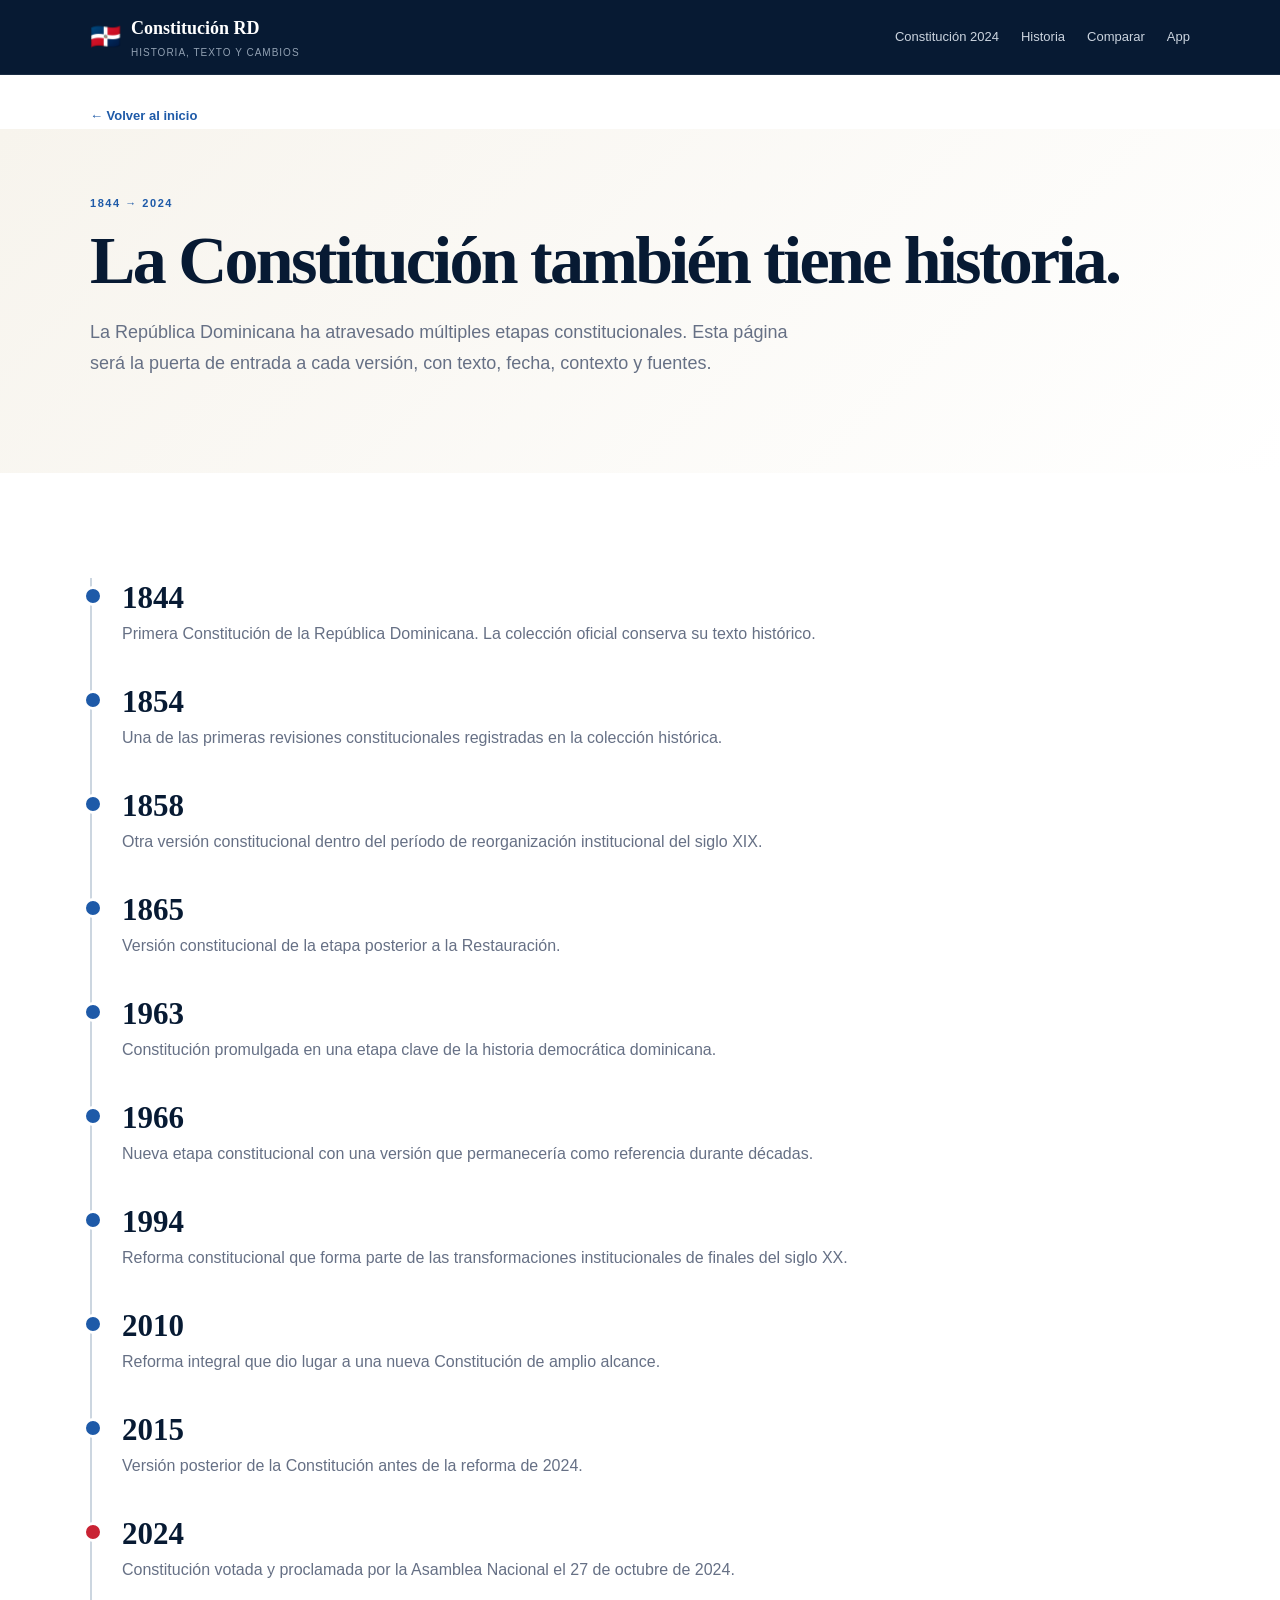
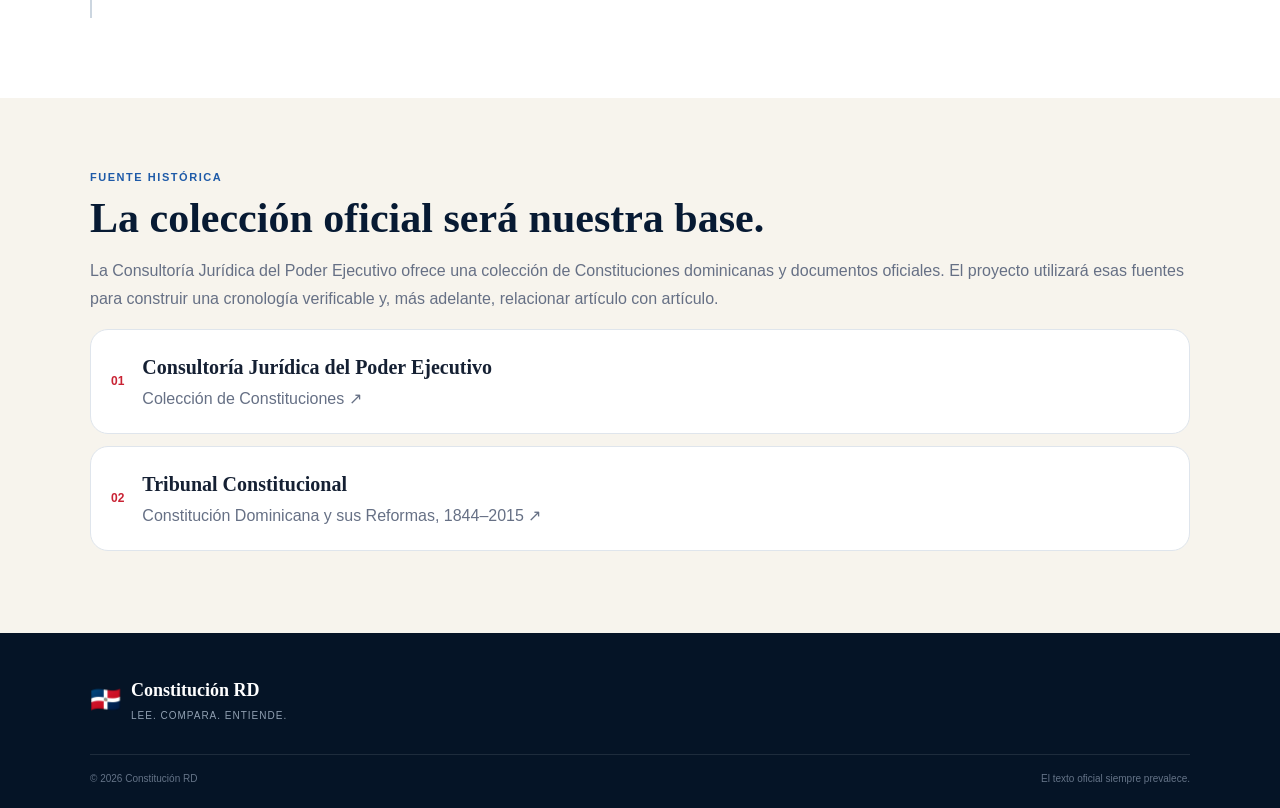
==== historia/index.html @ 2a831262 "feat: add constitutional history page" ====
<!doctype html><html lang="es"><head><meta charset="utf-8"><meta name="viewport" content="width=device-width,initial-scale=1"><meta name="description" content="Historia de la Constitución dominicana: explora sus distintas versiones desde 1844 hasta 2024."><meta name="theme-color" content="#071a33"><link rel="icon" href="/favicon.svg"><link rel="manifest" href="/site.webmanifest"><link rel="stylesheet" href="/styles.css"><title>Historia constitucional dominicana | Constitución RD</title></head><body><header class="top"><div class="wrap bar"><a class="brand" href="/"><span class="flag">🇩🇴</span><span><strong>Constitución RD</strong><small>Historia, texto y cambios</small></span></a><nav class="nav"><a href="/constitucion/2024/">Constitución 2024</a><a href="/historia/">Historia</a><a href="/comparar/">Comparar</a><a href="/app/">App</a></nav></div></header><main><div class="wrap"><a class="back" href="/">← Volver al inicio</a></div><section class="hero"><div class="wrap"><div class="ey">1844 → 2024</div><h1>La Constitución también tiene historia.</h1><p>La República Dominicana ha atravesado múltiples etapas constitucionales. Esta página será la puerta de entrada a cada versión, con texto, fecha, contexto y fuentes.</p></div></section><section class="section"><div class="wrap"><div class="timeline"><article class="event"><div class="year">1844</div><p>Primera Constitución de la República Dominicana. La colección oficial conserva su texto histórico.</p></article><article class="event"><div class="year">1854</div><p>Una de las primeras revisiones constitucionales registradas en la colección histórica.</p></article><article class="event"><div class="year">1858</div><p>Otra versión constitucional dentro del período de reorganización institucional del siglo XIX.</p></article><article class="event"><div class="year">1865</div><p>Versión constitucional de la etapa posterior a la Restauración.</p></article><article class="event"><div class="year">1963</div><p>Constitución promulgada en una etapa clave de la historia democrática dominicana.</p></article><article class="event"><div class="year">1966</div><p>Nueva etapa constitucional con una versión que permanecería como referencia durante décadas.</p></article><article class="event"><div class="year">1994</div><p>Reforma constitucional que forma parte de las transformaciones institucionales de finales del siglo XX.</p></article><article class="event"><div class="year">2010</div><p>Reforma integral que dio lugar a una nueva Constitución de amplio alcance.</p></article><article class="event"><div class="year">2015</div><p>Versión posterior de la Constitución antes de la reforma de 2024.</p></article><article class="event current"><div class="year">2024</div><p>Constitución votada y proclamada por la Asamblea Nacional el 27 de octubre de 2024.</p></article></div></div></section><section class="section soft"><div class="wrap"><div class="ey">Fuente histórica</div><h2>La colección oficial será nuestra base.</h2><p class="muted">La Consultoría Jurídica del Poder Ejecutivo ofrece una colección de Constituciones dominicanas y documentos oficiales. El proyecto utilizará esas fuentes para construir una cronología verificable y, más adelante, relacionar artículo con artículo.</p><a class="source" href="https://www.consultoria.gov.do/Services/Constitutions" target="_blank" rel="noreferrer"><span class="num">01</span><span><strong>Consultoría Jurídica del Poder Ejecutivo</strong><br><span class="muted">Colección de Constituciones ↗</span></span></a><a class="source" href="https://www.tribunalconstitucional.gob.do/cec/publicaciones/la-constituci%C3%B3n-dominicana-y-sus-reformas-1844-2015-tomo-1/" target="_blank" rel="noreferrer"><span class="num">02</span><span><strong>Tribunal Constitucional</strong><br><span class="muted">Constitución Dominicana y sus Reformas, 1844–2015 ↗</span></span></a></div></section></main><footer class="footer"><div class="wrap"><div class="brand"><span class="flag">🇩🇴</span><span><strong>Constitución RD</strong><small>Lee. Compara. Entiende.</small></span></div><div class="footline"><span>© 2026 Constitución RD</span><span>El texto oficial siempre prevalece.</span></div></div></footer></body></html>
---- styles.css ----
:root{--n:#071a33;--b:#1e5aa8;--r:#c92334;--c:#f7f4ed;--i:#152033;--m:#667085;--l:#dfe5ec;--g:#c9a45b}*{box-sizing:border-box}html{scroll-behavior:smooth}body{margin:0;color:var(--i);font:16px/1.75 Arial,Helvetica,sans-serif;background:#fff}a{color:inherit}.wrap{width:min(1100px,calc(100% - 36px));margin:auto}.top{background:var(--n);color:#fff;border-bottom:1px solid rgba(255,255,255,.08)}.bar{height:74px;display:flex;align-items:center;gap:22px}.brand{display:flex;align-items:center;gap:10px;text-decoration:none;margin-right:auto}.brand .flag{font-size:25px}.brand strong{display:block;font-family:Georgia,serif;font-size:18px}.brand small{display:block;color:#91a0b2;font-size:10px;text-transform:uppercase;letter-spacing:.1em}.nav{display:flex;gap:22px;color:#cbd4df;font-size:13px}.nav a{text-decoration:none}.nav a:hover{color:#fff}.back{display:inline-flex;margin:30px 0 0;color:var(--b);font-weight:700;text-decoration:none;font-size:13px}.hero{padding:65px 0 75px;background:linear-gradient(135deg,#f7f4ed,#fff)}.ey{color:var(--b);text-transform:uppercase;letter-spacing:.14em;font-size:11px;font-weight:800}.hero h1{font:800 clamp(40px,6vw,68px)/1.05 Georgia,serif;letter-spacing:-.04em;margin:12px 0 20px;color:var(--n)}.hero p{max-width:720px;color:var(--m);font-size:18px}.actions{display:flex;gap:10px;flex-wrap:wrap;margin-top:25px}.btn{display:inline-flex;align-items:center;justify-content:center;text-decoration:none;border-radius:999px;padding:12px 18px;font-weight:800;font-size:13px}.primary{background:var(--r);color:#fff}.outline{border:1px solid var(--l);color:var(--n);background:#fff}.grid{display:grid;grid-template-columns:repeat(3,1fr);gap:16px;margin:44px 0 80px}.card{padding:25px;border:1px solid var(--l);border-radius:20px;background:#fff}.card strong{font-family:Georgia,serif;font-size:29px;color:var(--n)}.card h2{font:800 25px/1.15 Georgia,serif;margin:8px 0}.card p{color:var(--m);font-size:14px}.section{padding:70px 0}.soft{background:var(--c)}.section h2{font:800 42px/1.1 Georgia,serif;color:var(--n);margin:8px 0 12px}.muted{color:var(--m)}.source{display:flex;align-items:center;gap:18px;padding:20px;border:1px solid var(--l);border-radius:18px;text-decoration:none;margin:12px 0;background:#fff}.source .num{color:var(--r);font-weight:900;font-size:12px}.source strong{font-family:Georgia,serif;font-size:20px}.timeline{display:grid;gap:0;border-left:2px solid #ccd6e0;margin:35px 0 10px}.event{position:relative;padding:2px 0 34px 30px}.event:before{content:'';position:absolute;left:-9px;top:8px;width:14px;height:14px;border-radius:50%;background:var(--b);border:3px solid #fff}.event.current:before{background:var(--r)}.year{font:800 31px Georgia,serif;color:var(--n)}.event p{margin:4px 0 0;color:var(--m)}.toolbar{display:flex;gap:10px;flex-wrap:wrap;margin:24px 0}.select{padding:12px 15px;border:1px solid var(--l);border-radius:12px;background:#fff;font:inherit;color:var(--n)}.compare{display:grid;grid-template-columns:1fr 1fr;gap:18px;margin:25px 0}.pane{border-radius:20px;overflow:hidden;border:1px solid var(--l)}.pane h3{margin:0;padding:14px 18px;background:var(--n);color:#fff;font-size:12px;letter-spacing:.1em;text-transform:uppercase}.pane .body{padding:22px;background:#f8fafc;min-height:220px;color:#596679}.diffnote{border-left:3px solid var(--g);padding:12px 16px;background:#fffdf8;border-radius:9px;color:#5f5a4d;margin:22px 0}.phone{width:220px;height:405px;border:8px solid #13263d;border-radius:34px;background:#0b1828;padding:8px;box-shadow:0 24px 55px rgba(7,26,51,.2)}.phone .screen{height:100%;border-radius:24px;background:#f7f8fa;padding:18px}.mini{background:var(--n);color:#fff;border-radius:15px;padding:16px;margin-top:25px}.mini small{font-size:8px;opacity:.7}.mini b{display:block;font:800 37px Georgia,serif}.appgrid{display:grid;grid-template-columns:1fr 300px;gap:60px;align-items:center}.footer{background:#051426;color:#fff;padding:42px 0 20px}.footer p,.footer a{color:#8190a4;font-size:12px}.footline{border-top:1px solid rgba(255,255,255,.1);padding-top:15px;margin-top:30px;display:flex;justify-content:space-between;font-size:10px;color:#647387}@media(max-width:800px){.nav{display:none}.grid,.compare,.appgrid{grid-template-columns:1fr}.hero{padding-top:45px}.section{padding:55px 0}.section h2{font-size:35px}.phone{justify-self:center}}
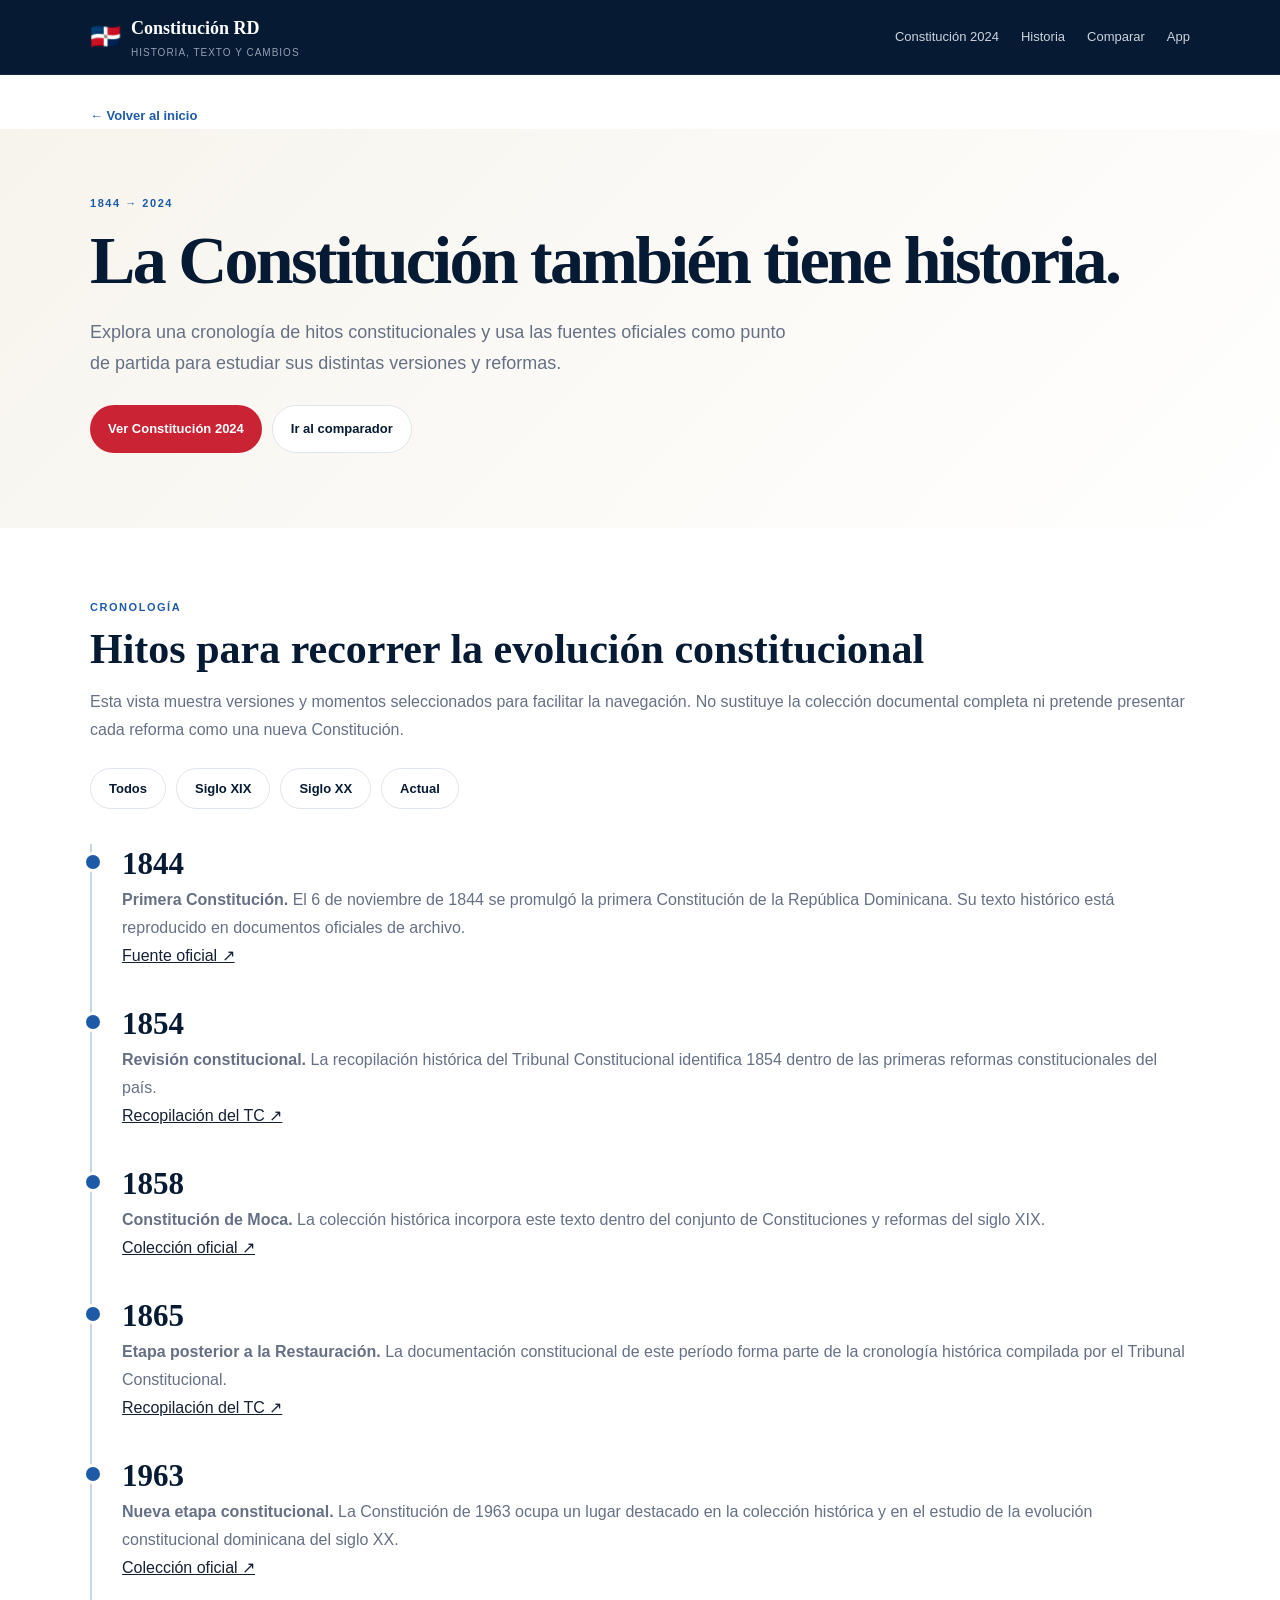
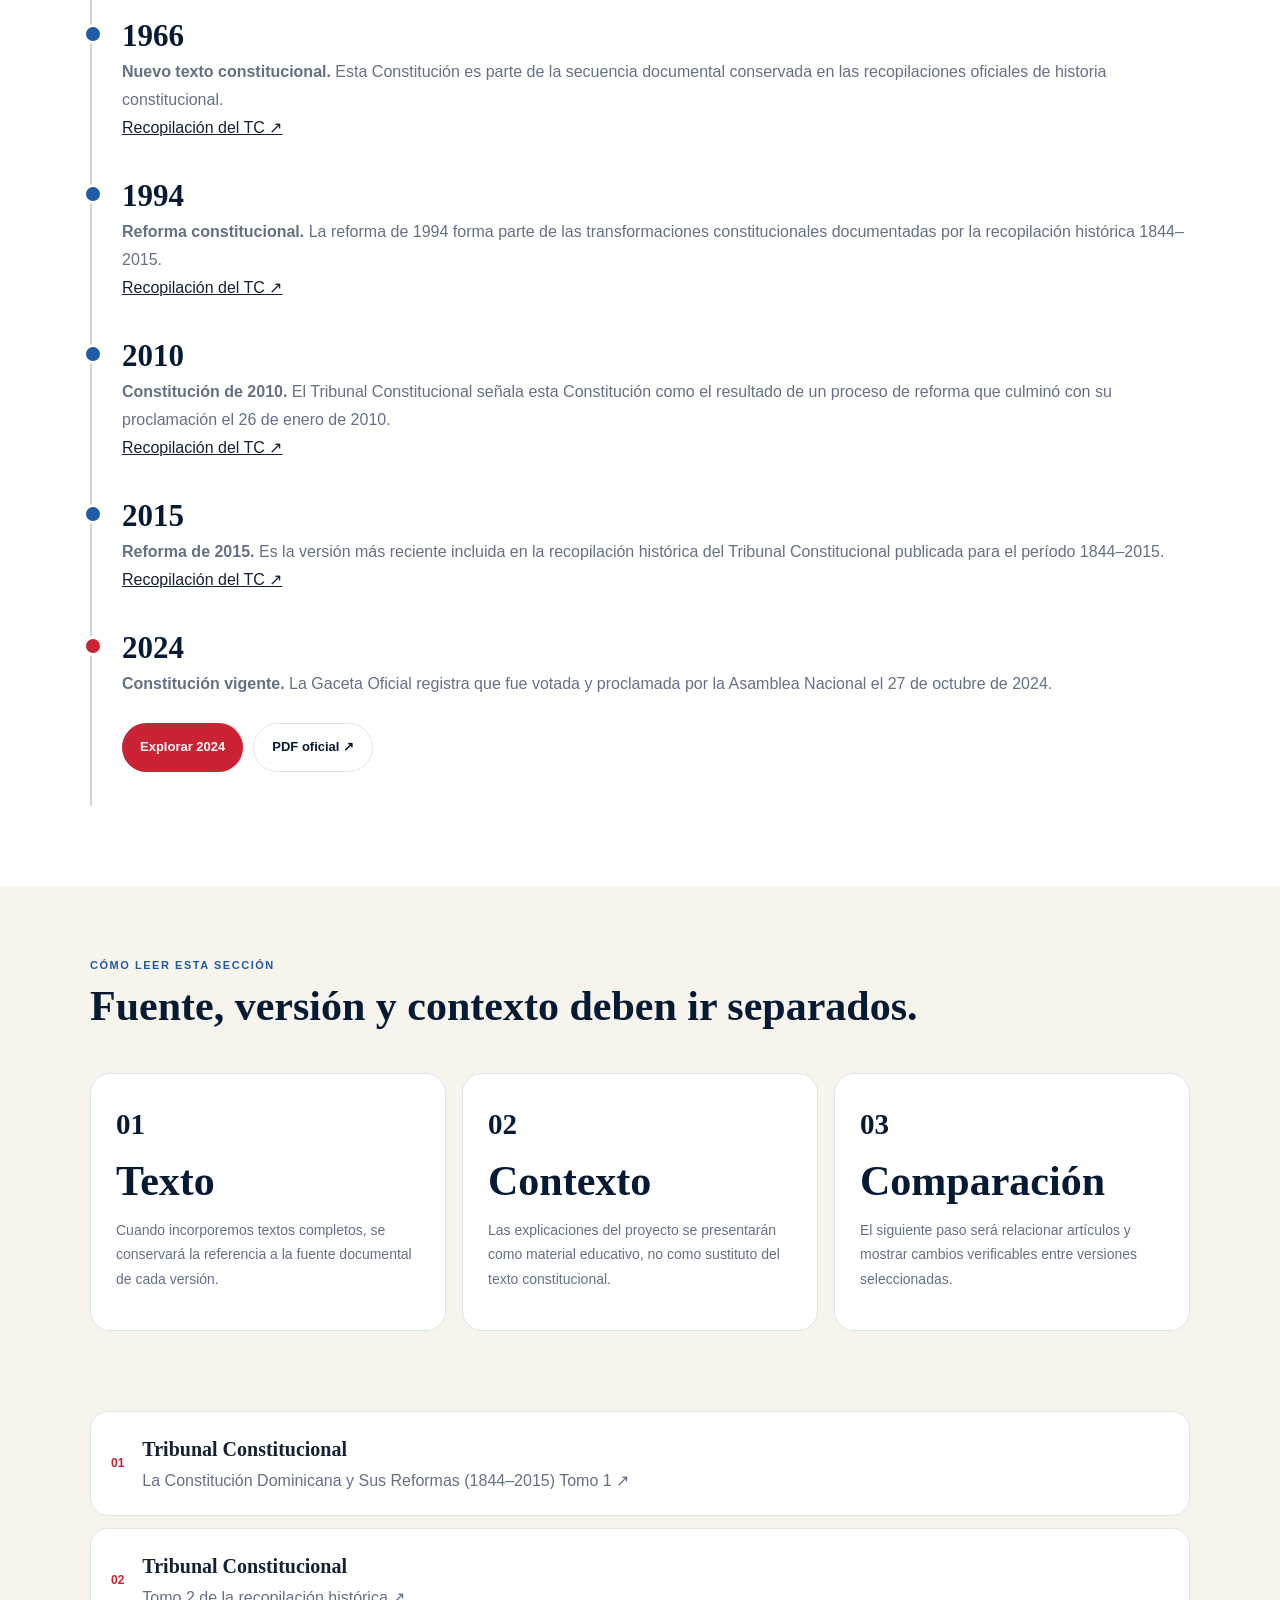
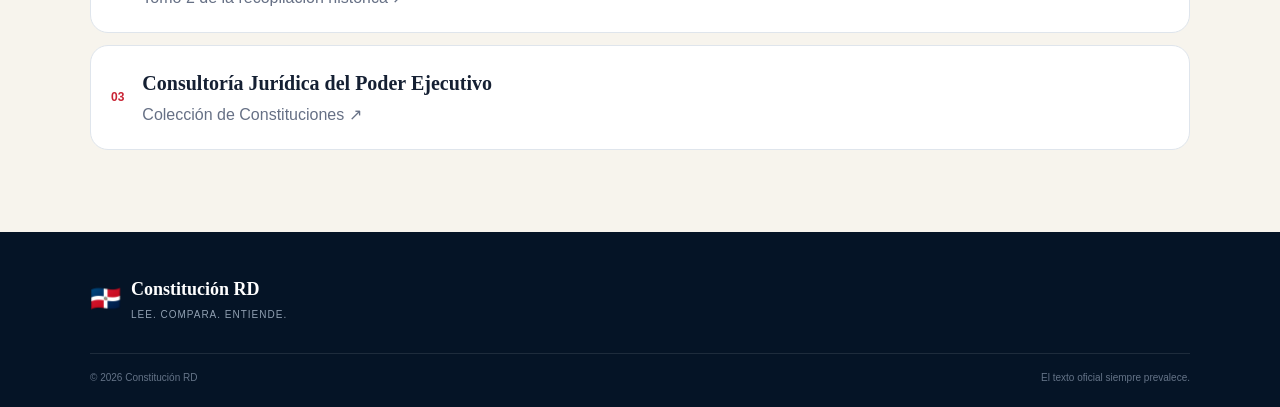
==== commit 85d2a3da: "Mejorar explorador de historia constitucional" ====
--- a/historia/index.html
+++ b/historia/index.html
@@ -1 +1 @@
-<!doctype html><html lang="es"><head><meta charset="utf-8"><meta name="viewport" content="width=device-width,initial-scale=1"><meta name="description" content="Historia de la Constitución dominicana: explora sus distintas versiones desde 1844 hasta 2024."><meta name="theme-color" content="#071a33"><link rel="icon" href="/favicon.svg"><link rel="manifest" href="/site.webmanifest"><link rel="stylesheet" href="/styles.css"><title>Historia constitucional dominicana | Constitución RD</title></head><body><header class="top"><div class="wrap bar"><a class="brand" href="/"><span class="flag">🇩🇴</span><span><strong>Constitución RD</strong><small>Historia, texto y cambios</small></span></a><nav class="nav"><a href="/constitucion/2024/">Constitución 2024</a><a href="/historia/">Historia</a><a href="/comparar/">Comparar</a><a href="/app/">App</a></nav></div></header><main><div class="wrap"><a class="back" href="/">← Volver al inicio</a></div><section class="hero"><div class="wrap"><div class="ey">1844 → 2024</div><h1>La Constitución también tiene historia.</h1><p>La República Dominicana ha atravesado múltiples etapas constitucionales. Esta página será la puerta de entrada a cada versión, con texto, fecha, contexto y fuentes.</p></div></section><section class="section"><div class="wrap"><div class="timeline"><article class="event"><div class="year">1844</div><p>Primera Constitución de la República Dominicana. La colección oficial conserva su texto histórico.</p></article><article class="event"><div class="year">1854</div><p>Una de las primeras revisiones constitucionales registradas en la colección histórica.</p></article><article class="event"><div class="year">1858</div><p>Otra versión constitucional dentro del período de reorganización institucional del siglo XIX.</p></article><article class="event"><div class="year">1865</div><p>Versión constitucional de la etapa posterior a la Restauración.</p></article><article class="event"><div class="year">1963</div><p>Constitución promulgada en una etapa clave de la historia democrática dominicana.</p></article><article class="event"><div class="year">1966</div><p>Nueva etapa constitucional con una versión que permanecería como referencia durante décadas.</p></article><article class="event"><div class="year">1994</div><p>Reforma constitucional que forma parte de las transformaciones institucionales de finales del siglo XX.</p></article><article class="event"><div class="year">2010</div><p>Reforma integral que dio lugar a una nueva Constitución de amplio alcance.</p></article><article class="event"><div class="year">2015</div><p>Versión posterior de la Constitución antes de la reforma de 2024.</p></article><article class="event current"><div class="year">2024</div><p>Constitución votada y proclamada por la Asamblea Nacional el 27 de octubre de 2024.</p></article></div></div></section><section class="section soft"><div class="wrap"><div class="ey">Fuente histórica</div><h2>La colección oficial será nuestra base.</h2><p class="muted">La Consultoría Jurídica del Poder Ejecutivo ofrece una colección de Constituciones dominicanas y documentos oficiales. El proyecto utilizará esas fuentes para construir una cronología verificable y, más adelante, relacionar artículo con artículo.</p><a class="source" href="https://www.consultoria.gov.do/Services/Constitutions" target="_blank" rel="noreferrer"><span class="num">01</span><span><strong>Consultoría Jurídica del Poder Ejecutivo</strong><br><span class="muted">Colección de Constituciones ↗</span></span></a><a class="source" href="https://www.tribunalconstitucional.gob.do/cec/publicaciones/la-constituci%C3%B3n-dominicana-y-sus-reformas-1844-2015-tomo-1/" target="_blank" rel="noreferrer"><span class="num">02</span><span><strong>Tribunal Constitucional</strong><br><span class="muted">Constitución Dominicana y sus Reformas, 1844–2015 ↗</span></span></a></div></section></main><footer class="footer"><div class="wrap"><div class="brand"><span class="flag">🇩🇴</span><span><strong>Constitución RD</strong><small>Lee. Compara. Entiende.</small></span></div><div class="footline"><span>© 2026 Constitución RD</span><span>El texto oficial siempre prevalece.</span></div></div></footer></body></html>+<!doctype html><html lang="es"><head><meta charset="utf-8"><meta name="viewport" content="width=device-width,initial-scale=1"><meta name="description" content="Historia de la Constitución dominicana: explora hitos constitucionales desde 1844 hasta 2024, con fuentes oficiales y contexto.\"><meta name="theme-color" content="#071a33"><link rel="icon" href="/favicon.svg"><link rel="manifest" href="/site.webmanifest"><link rel="stylesheet" href="/styles.css"><title>Historia constitucional dominicana | Constitución RD</title></head><body><header class="top"><div class="wrap bar"><a class="brand" href="/"><span class="flag">🇩🇴</span><span><strong>Constitución RD</strong><small>Historia, texto y cambios</small></span></a><nav class="nav"><a href="/constitucion/2024/">Constitución 2024</a><a href="/historia/">Historia</a><a href="/comparar/">Comparar</a><a href="/app/">App</a></nav></div></header><main><div class="wrap"><a class="back" href="/">← Volver al inicio</a></div><section class="hero"><div class="wrap"><div class="ey">1844 → 2024</div><h1>La Constitución también tiene historia.</h1><p>Explora una cronología de hitos constitucionales y usa las fuentes oficiales como punto de partida para estudiar sus distintas versiones y reformas.</p><div class="actions"><a class="btn primary" href="/constitucion/2024/">Ver Constitución 2024</a><a class="btn outline" href="/comparar/">Ir al comparador</a></div></div></section><section class="section"><div class="wrap"><div class="ey">Cronología</div><h2>Hitos para recorrer la evolución constitucional</h2><p class="muted">Esta vista muestra versiones y momentos seleccionados para facilitar la navegación. No sustituye la colección documental completa ni pretende presentar cada reforma como una nueva Constitución.</p><div class="toolbar" role="group" aria-label="Filtrar cronología"><button class="btn outline filter active" data-filter="all">Todos</button><button class="btn outline filter" data-filter="siglo-xix">Siglo XIX</button><button class="btn outline filter" data-filter="siglo-xx">Siglo XX</button><button class="btn outline filter" data-filter="actual">Actual</button></div><div class="timeline"><article class="event era siglo-xix" data-era="siglo-xix"><div class="year">1844</div><p><strong>Primera Constitución.</strong> El 6 de noviembre de 1844 se promulgó la primera Constitución de la República Dominicana. Su texto histórico está reproducido en documentos oficiales de archivo.</p><a href="https://www.consultoria.gov.do/Services/Constitutions" target="_blank" rel="noreferrer">Fuente oficial ↗</a></article><article class="event era siglo-xix" data-era="siglo-xix"><div class="year">1854</div><p><strong>Revisión constitucional.</strong> La recopilación histórica del Tribunal Constitucional identifica 1854 dentro de las primeras reformas constitucionales del país.</p><a href="https://tribunalconstitucional.gob.do/cec/publicaciones/la-constituci%C3%B3n-dominicana-y-sus-reformas-1844-2015-tomo-1/" target="_blank" rel="noreferrer">Recopilación del TC ↗</a></article><article class="event era siglo-xix" data-era="siglo-xix"><div class="year">1858</div><p><strong>Constitución de Moca.</strong> La colección histórica incorpora este texto dentro del conjunto de Constituciones y reformas del siglo XIX.</p><a href="https://www.consultoria.gov.do/Services/Constitutions" target="_blank" rel="noreferrer">Colección oficial ↗</a></article><article class="event era siglo-xix" data-era="siglo-xix"><div class="year">1865</div><p><strong>Etapa posterior a la Restauración.</strong> La documentación constitucional de este período forma parte de la cronología histórica compilada por el Tribunal Constitucional.</p><a href="https://tribunalconstitucional.gob.do/cec/publicaciones/la-constituci%C3%B3n-dominicana-y-sus-reformas-1844-2015-tomo-1/" target="_blank" rel="noreferrer">Recopilación del TC ↗</a></article><article class="event era siglo-xx" data-era="siglo-xx"><div class="year">1963</div><p><strong>Nueva etapa constitucional.</strong> La Constitución de 1963 ocupa un lugar destacado en la colección histórica y en el estudio de la evolución constitucional dominicana del siglo XX.</p><a href="https://www.consultoria.gov.do/Services/Constitutions" target="_blank" rel="noreferrer">Colección oficial ↗</a></article><article class="event era siglo-xx" data-era="siglo-xx"><div class="year">1966</div><p><strong>Nuevo texto constitucional.</strong> Esta Constitución es parte de la secuencia documental conservada en las recopilaciones oficiales de historia constitucional.</p><a href="https://tribunalconstitucional.gob.do/cec/publicaciones/la-constituci%C3%B3n-dominicana-y-sus-reformas-1844-2015-tomo-1/" target="_blank" rel="noreferrer">Recopilación del TC ↗</a></article><article class="event era siglo-xx" data-era="siglo-xx"><div class="year">1994</div><p><strong>Reforma constitucional.</strong> La reforma de 1994 forma parte de las transformaciones constitucionales documentadas por la recopilación histórica 1844–2015.</p><a href="https://tribunalconstitucional.gob.do/cec/publicaciones/la-constituci%C3%B3n-dominicana-y-sus-reformas-1844-2015-tomo-1/" target="_blank" rel="noreferrer">Recopilación del TC ↗</a></article><article class="event era siglo-xx" data-era="siglo-xx"><div class="year">2010</div><p><strong>Constitución de 2010.</strong> El Tribunal Constitucional señala esta Constitución como el resultado de un proceso de reforma que culminó con su proclamación el 26 de enero de 2010.</p><a href="https://tribunalconstitucional.gob.do/cec/publicaciones/la-constituci%C3%B3n-dominicana-y-sus-reformas-1844-2015-tomo-2/" target="_blank" rel="noreferrer">Recopilación del TC ↗</a></article><article class="event era siglo-xx" data-era="siglo-xx"><div class="year">2015</div><p><strong>Reforma de 2015.</strong> Es la versión más reciente incluida en la recopilación histórica del Tribunal Constitucional publicada para el período 1844–2015.</p><a href="https://tribunalconstitucional.gob.do/cec/publicaciones/la-constituci%C3%B3n-dominicana-y-sus-reformas-1844-2015-tomo-1/" target="_blank" rel="noreferrer">Recopilación del TC ↗</a></article><article class="event current era actual" data-era="actual"><div class="year">2024</div><p><strong>Constitución vigente.</strong> La Gaceta Oficial registra que fue votada y proclamada por la Asamblea Nacional el 27 de octubre de 2024.</p><div class="actions"><a class="btn primary" href="/constitucion/2024/">Explorar 2024</a><a class="btn outline" href="https://tribunalsitestorage.blob.core.windows.net/media/60020/constitucion-de-la-republica-dominicana-2024.pdf" target="_blank" rel="noreferrer">PDF oficial ↗</a></div></article></div></div></section><section class="section soft"><div class="wrap"><div class="ey">Cómo leer esta sección</div><h2>Fuente, versión y contexto deben ir separados.</h2><div class="grid"><article class="card"><strong>01</strong><h2>Texto</h2><p>Cuando incorporemos textos completos, se conservará la referencia a la fuente documental de cada versión.</p></article><article class="card"><strong>02</strong><h2>Contexto</h2><p>Las explicaciones del proyecto se presentarán como material educativo, no como sustituto del texto constitucional.</p></article><article class="card"><strong>03</strong><h2>Comparación</h2><p>El siguiente paso será relacionar artículos y mostrar cambios verificables entre versiones seleccionadas.</p></article></div><a class="source" href="https://tribunalconstitucional.gob.do/cec/publicaciones/la-constituci%C3%B3n-dominicana-y-sus-reformas-1844-2015-tomo-1/" target="_blank" rel="noreferrer"><span class="num">01</span><span><strong>Tribunal Constitucional</strong><br><span class="muted">La Constitución Dominicana y Sus Reformas (1844–2015) Tomo 1 ↗</span></span></a><a class="source" href="https://tribunalconstitucional.gob.do/cec/publicaciones/la-constituci%C3%B3n-dominicana-y-sus-reformas-1844-2015-tomo-2/" target="_blank" rel="noreferrer"><span class="num">02</span><span><strong>Tribunal Constitucional</strong><br><span class="muted">Tomo 2 de la recopilación histórica ↗</span></span></a><a class="source" href="https://www.consultoria.gov.do/Services/Constitutions" target="_blank" rel="noreferrer"><span class="num">03</span><span><strong>Consultoría Jurídica del Poder Ejecutivo</strong><br><span class="muted">Colección de Constituciones ↗</span></span></a></div></section></main><footer class="footer"><div class="wrap"><div class="brand"><span class="flag">🇩🇴</span><span><strong>Constitución RD</strong><small>Lee. Compara. Entiende.</small></span></div><div class="footline"><span>© 2026 Constitución RD</span><span>El texto oficial siempre prevalece.</span></div></div></footer><script>const filters=[...document.querySelectorAll('.filter')];const events=[...document.querySelectorAll('.event')];filters.forEach(btn=>btn.addEventListener('click',()=>{const f=btn.dataset.filter;filters.forEach(b=>b.classList.toggle('active',b===btn));events.forEach(e=>{e.hidden=f!=='all'&&e.dataset.era!==f})}));</script></body></html>
